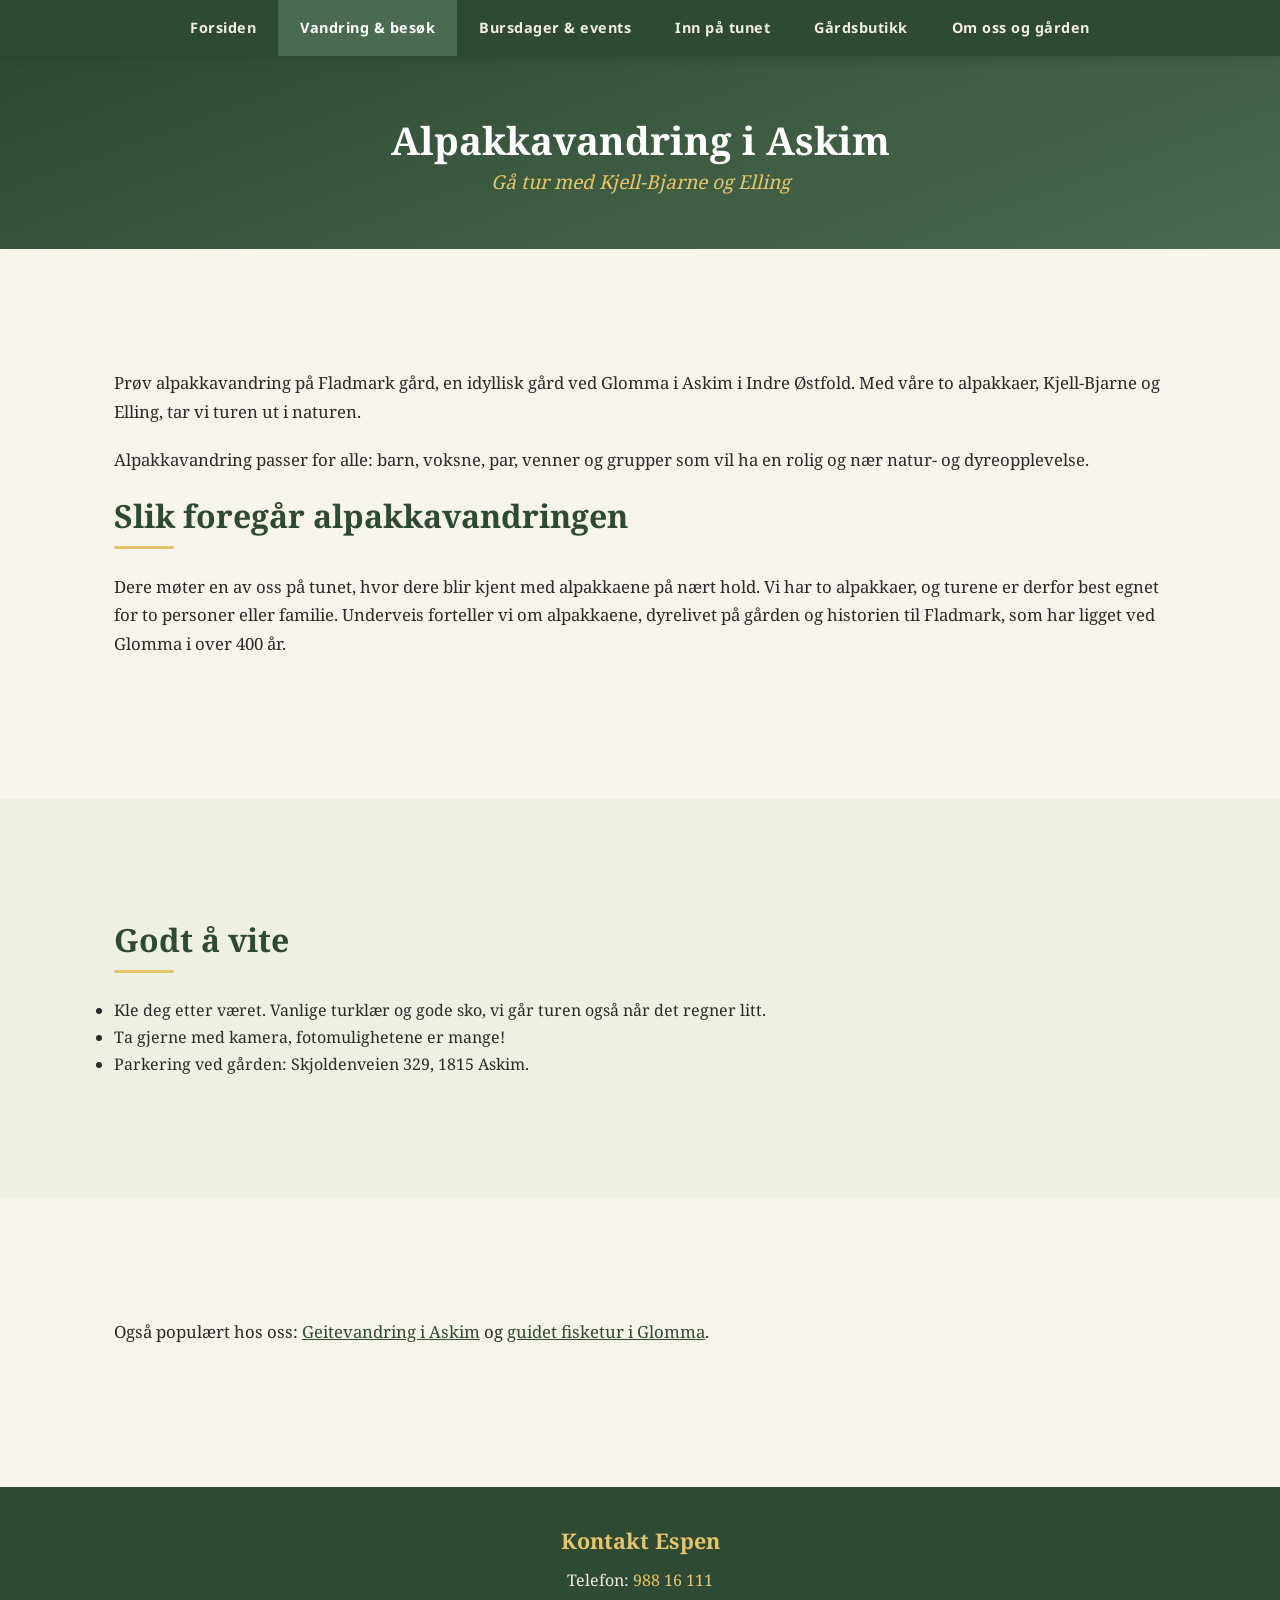
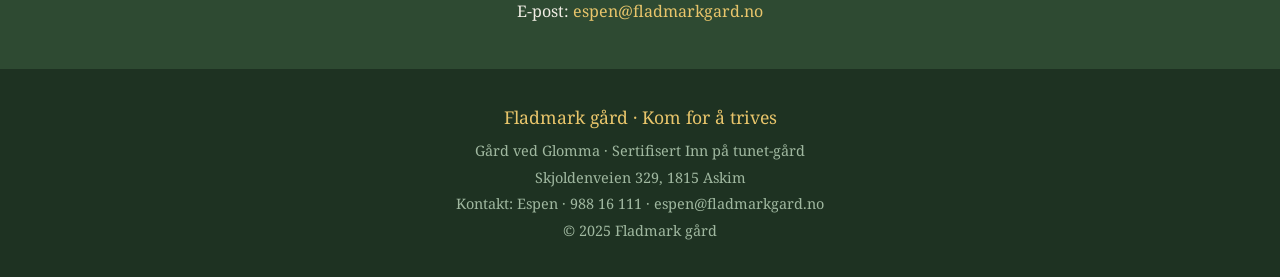
==== alpakkavandring/index.html @ bb2b6917 "Ny struktur: egne sider for alpakkavandring, geitevandring og fisketur (hub-modell) + sitemap" ====
<!DOCTYPE html>
<html lang="no">
<head>
  <meta charset="UTF-8">
  <meta name="viewport" content="width=device-width, initial-scale=1.0">
  <title>Alpakkavandring i Askim, Indre Østfold – Gå tur med alpakka | Fladmark gård</title>
  <meta name="description" content="Alpakkavandring med Kjell-Bjarne og Elling ved Glomma i Askim, ca. 1 time fra Oslo. Best egnet for to personer eller familie. Book enkelt online – Fladmark gård.">
  <link rel="stylesheet" href="../style.css">
  <link rel="icon" href="../favicon.svg" type="image/svg+xml">
</head>
<body class="bredere">

  <!-- Sticky meny -->
  <nav class="main-nav">
    <input type="checkbox" id="menu-toggle" class="menu-toggle">
    <label for="menu-toggle" class="menu-knapp">☰ Meny</label>
    <ul>
      <li><a href="../">Forsiden</a></li>
      <li><a href="../opplevelser/" class="active">Vandring &amp; besøk</a></li>
      <li><a href="../arrangementer/">Bursdager &amp; events</a></li>
      <li><a href="../inn-på-tunet/">Inn på tunet</a></li>
      <li><a href="../butikk/">Gårdsbutikk</a></li>
      <li><a href="../om-oss/">Om oss og gården</a></li>
    </ul>
  </nav>

  <!-- Hero-lite -->
  <header class="page-hero">
    <h1>Alpakkavandring i Askim</h1>
    <p class="slagord">Gå tur med Kjell-Bjarne og Elling</p>
  </header>

  <section class="bg-krem">
    <div class="innhold-seksjon">
      <p>Prøv alpakkavandring på Fladmark gård, en idyllisk gård ved Glomma i Askim i Indre Østfold. Med våre to alpakkaer, Kjell-Bjarne og Elling, tar vi turen ut i naturen.</p>
      <p>Alpakkavandring passer for alle: barn, voksne, par, venner og grupper som vil ha en rolig og nær natur- og dyreopplevelse.</p>
      <h2>Slik foregår alpakkavandringen</h2>
      <div class="underline"></div>
      <p>Dere møter en av oss på tunet, hvor dere blir kjent med alpakkaene på nært hold. Vi har to alpakkaer, og turene er derfor best egnet for to personer eller familie. Underveis forteller vi om alpakkaene, dyrelivet på gården og historien til Fladmark, som har ligget ved Glomma i over 400 år.</p>

      <div data-booking-widget
           data-widget-id="72746d61-cd4c-4b78-a5ac-63fd535d9ecc"
           data-locale="no"
           data-base-url="https://app.bookero.no"
           style="margin-top:20px;"></div>
    </div>
  </section>

  <section class="bg-alt">
    <div class="innhold-seksjon">
      <h2>Godt å vite</h2>
      <div class="underline"></div>
      <ul>
        <li>Kle deg etter været. Vanlige turklær og gode sko, vi går turen også når det regner litt.</li>
        <li>Ta gjerne med kamera, fotomulighetene er mange!</li>
        <li>Parkering ved gården: Skjoldenveien 329, 1815 Askim.</li>
      </ul>
    </div>
  </section>

  <section class="bg-krem">
    <div class="innhold-seksjon">
      <p>Også populært hos oss: <a href="../geitevandring/">Geitevandring i Askim</a> og <a href="../fisketur/">guidet fisketur i Glomma</a>.</p>
    </div>
  </section>

  <!-- Kontakt nederst -->
  <section class="kontakt-bunn">
    <h3>Kontakt Espen</h3>
    <p>Telefon: <a href="tel:+4798816111">988 16 111</a></p>
    <p>E-post: <a href="mailto:espen@fladmarkgard.no">espen@fladmarkgard.no</a></p>
  </section>

  <!-- Footer -->
  <footer class="main-footer">
    <p class="footer-tittel">Fladmark gård · Kom for å trives</p>
    <p>Gård ved Glomma · Sertifisert Inn på tunet-gård</p>
    <p>Skjoldenveien 329, 1815 Askim</p>
    <p>Kontakt: Espen · 988 16 111 · espen@fladmarkgard.no</p>
    <p>© 2025 Fladmark gård</p>
  </footer>

  <script src="https://app.bookero.no/build/widget.js?v=1779999693" charset="utf-8"></script>

  <script>
    (function() {
      function sjekkBookingUrl() {
        var url = window.location.href;
        var erBooking = url.indexOf('activity=') !== -1 || url.indexOf('step=') !== -1;
        document.body.classList.toggle('booking-aktiv', erBooking);
      }

      window.addEventListener('hashchange', sjekkBookingUrl);
      window.addEventListener('popstate', sjekkBookingUrl);

      var origPush = history.pushState;
      var origReplace = history.replaceState;
      history.pushState = function() {
        origPush.apply(this, arguments);
        sjekkBookingUrl();
      };
      history.replaceState = function() {
        origReplace.apply(this, arguments);
        sjekkBookingUrl();
      };

      setInterval(sjekkBookingUrl, 500);
      sjekkBookingUrl();
    })();
  </script>

</body>
</html>
---- style.css ----
﻿/* ============================================
   Fladmark gÃ¥rd â€“ felles stilark
   ============================================ */

/* --- Self-hosted fonter (ingen Google-sporing) --- */
@font-face {
  font-family: 'Noto Serif';
  src: url('fonts/noto-serif-400.woff2') format('woff2');
  font-weight: 400;
  font-style: normal;
  font-display: swap;
}
@font-face {
  font-family: 'Noto Serif';
  src: url('fonts/noto-serif-700.woff2') format('woff2');
  font-weight: 700;
  font-style: normal;
  font-display: swap;
}
@font-face {
  font-family: 'Noto Sans';
  src: url('fonts/noto-sans-400.woff2') format('woff2');
  font-weight: 400;
  font-style: normal;
  font-display: swap;
}
@font-face {
  font-family: 'Noto Sans';
  src: url('fonts/noto-sans-700.woff2') format('woff2');
  font-weight: 700;
  font-style: normal;
  font-display: swap;
}

/* --- Variabler --- */
:root {
  --skogsgroon: #2e4a32;
  --lys-groon: #4a6b4f;
  --krem: #f7f4ec;
  --brun: #7a5c3e;
  --gull: #e8c56b;
  --alt-bg: #eef0e4;
  --tekst: #2a2a2a;
  --tekst-lys: #f0ede4;
  --hvit: #ffffff;
  --radius: 12px;
  --skygge: 0 4px 20px rgba(46, 74, 50, 0.10);
  --skygge-stor: 0 8px 32px rgba(46, 74, 50, 0.16);
  --maks-bredde: 1100px;
}

/* --- Reset & base --- */
*, *::before, *::after {
  margin: 0;
  padding: 0;
  box-sizing: border-box;
}

html {
  scroll-behavior: smooth;
  font-size: 16px;
}

body {
  font-family: 'Noto Serif', Georgia, serif;
  color: var(--tekst);
  background: var(--krem);
  line-height: 1.7;
  -webkit-font-smoothing: antialiased;
}

img {
  max-width: 100%;
  height: auto;
  display: block;
}

a {
  color: var(--skogsgroon);
}

/* --- Typografi --- */
h1, h2, h3, h4 {
  font-family: 'Noto Serif', Georgia, serif;
  color: var(--skogsgroon);
  line-height: 1.3;
}

h1 { font-size: 2.8rem; }
h2 { font-size: 2rem; text-align: center; margin-bottom: 0.4rem; }
h3 { font-size: 1.35rem; margin-bottom: 0.5rem; }

.section-sub {
  text-align: center;
  color: var(--brun);
  font-style: italic;
  margin-bottom: 2.5rem;
  font-size: 1.05rem;
}

.underline {
  width: 60px;
  height: 3px;
  background: var(--gull);
  margin: 0.6rem auto 2.5rem;
  border-radius: 2px;
}

/* --- Knapper --- */
.btn {
  display: inline-block;
  font-family: 'Noto Sans', Arial, sans-serif;
  font-size: 1rem;
  font-weight: 600;
  letter-spacing: 0.5px;
  padding: 14px 32px;
  border-radius: var(--radius);
  text-decoration: none;
  transition: all 0.25s ease;
  cursor: pointer;
  border: 2px solid transparent;
}

.btn-primary {
  background: var(--skogsgroon);
  color: var(--hvit);
}
.btn-primary:hover {
  background: var(--lys-groon);
  transform: translateY(-2px);
  box-shadow: var(--skygge-stor);
}

.btn-secondary {
  background: transparent;
  color: var(--skogsgroon);
  border-color: var(--skogsgroon);
}
.btn-secondary:hover {
  background: var(--skogsgroon);
  color: var(--hvit);
  transform: translateY(-2px);
}

.btn-gull {
  background: var(--gull);
  color: var(--skogsgroon);
}
.btn-gull:hover {
  background: #d4af4e;
  transform: translateY(-2px);
  box-shadow: var(--skygge-stor);
}

/* --- Sticky meny --- */
nav.main-nav {
  position: sticky;
  top: 0;
  z-index: 1000;
  background: var(--skogsgroon);
  box-shadow: 0 2px 12px rgba(0,0,0,0.15);
}

nav.main-nav ul {
  list-style: none;
  display: flex;
  justify-content: center;
  flex-wrap: wrap;
  max-width: var(--maks-bredde);
  margin: 0 auto;
}

nav.main-nav a {
  display: block;
  font-family: 'Noto Sans', Arial, sans-serif;
  font-size: 0.9rem;
  font-weight: 600;
  letter-spacing: 0.5px;
  color: var(--tekst-lys);
  text-decoration: none;
  padding: 16px 22px;
  transition: background 0.2s, color 0.2s;
  white-space: nowrap;
}

nav.main-nav a:hover,
nav.main-nav a.active {
  background: var(--lys-groon);
  color: var(--hvit);
}

/* --- Hamburger-meny (skjult på desktop) --- */
.menu-toggle {
  display: none;
}

.menu-knapp {
  display: none;
}

/* --- Hero --- */
.hero {
  position: relative;
  min-height: 45vh;
  display: flex;
  align-items: center;
  justify-content: center;
  text-align: center;
  background: linear-gradient(rgba(46, 74, 50, 0.55), rgba(46, 74, 50, 0.55)), url('bilder/Høner.jpg') center 70%/cover no-repeat;
  color: var(--hvit);
  padding: 50px 24px;
}

.hero-content {
  max-width: 750px;
}

.hero h1 {
  color: var(--hvit);
  font-size: 3.5rem;
  margin-bottom: 0.5rem;
}

.hero .slagord {
  font-family: 'Noto Serif', Georgia, serif;
  font-style: italic;
  font-size: 1.6rem;
  color: var(--gull);
  margin-bottom: 1.5rem;
}

.hero .intro {
  font-size: 1.15rem;
  max-width: 600px;
  margin: 0 auto 2rem;
}

.hero .btn-row {
  display: flex;
  gap: 16px;
  justify-content: center;
  flex-wrap: wrap;
}

.hero .btn-primary {
  background: var(--gull);
  color: var(--skogsgroon);
}
.hero .btn-primary:hover {
  background: #d4af4e;
}

.hero .btn-secondary {
  color: var(--hvit);
  border-color: var(--hvit);
}
.hero .btn-secondary:hover {
  background: var(--hvit);
  color: var(--skogsgroon);
}

/* --- Seksjoner --- */
section {
  padding: 70px 24px;
}

.container {
  max-width: var(--maks-bredde);
  margin: 0 auto;
}

.bg-krem { background: var(--krem); }
.bg-alt { background: var(--alt-bg); }

/* --- Om oss --- */
.om-oss-flex {
  display: flex;
  align-items: flex-start;
  gap: 36px;
  max-width: 900px;
  margin: 0 auto;
}

.om-oss-bilde-wrap {
  flex-shrink: 0;
  width: 280px;
}

.om-oss-bilde {
  width: 100%;
  border-radius: var(--radius);
  box-shadow: var(--skygge-stor);
}

.om-oss-tekst {
  flex: 1;
}

.om-oss-tekst p {
  font-size: 1.05rem;
  margin: 0 0 1.25rem;
  text-align: left;
}

@media (max-width: 700px) {
  .om-oss-flex {
    flex-direction: column;
    align-items: center;
    gap: 24px;
  }
  .om-oss-bilde-wrap {
    width: 220px;
  }
  .om-oss-tekst p {
    text-align: center;
  }
}

/* --- Temakort --- */
.kort-grid {
  display: grid;
  grid-template-columns: repeat(auto-fit, minmax(240px, 1fr));
  gap: 24px;
  margin-top: 1rem;
}

.kort {
  background: var(--hvit);
  border-radius: var(--radius);
  padding: 32px 24px;
  text-align: center;
  box-shadow: var(--skygge);
  transition: transform 0.25s, box-shadow 0.25s;
  display: flex;
  flex-direction: column;
}

.kort:hover {
  transform: translateY(-6px);
  box-shadow: var(--skygge-stor);
}

.kort .ikon {
  font-size: 2.8rem;
  margin-bottom: 12px;
}

.kort h3 {
  margin-bottom: 8px;
}

.kort p {
  font-size: 0.95rem;
  color: #555;
  flex-grow: 1;
  margin-bottom: 16px;
}

.kort .kort-lenke {
  font-family: 'Noto Sans', Arial, sans-serif;
  font-weight: 600;
  font-size: 0.9rem;
  color: var(--skogsgroon);
  text-decoration: none;
  letter-spacing: 0.3px;
}

.kort .kort-lenke:hover {
  text-decoration: underline;
}

/* --- Kontaktbokser --- */
.kontakt-grid {
  display: grid;
  grid-template-columns: repeat(auto-fit, minmax(220px, 1fr));
  gap: 24px;
  margin-top: 1rem;
}

.kontakt-boks {
  background: var(--hvit);
  border-radius: var(--radius);
  padding: 28px 20px;
  text-align: center;
  box-shadow: var(--skygge);
}

.kontakt-boks .ikon {
  font-size: 2rem;
  margin-bottom: 8px;
}

.kontakt-boks .label {
  font-family: 'Noto Sans', Arial, sans-serif;
  font-weight: 700;
  font-size: 0.8rem;
  text-transform: uppercase;
  letter-spacing: 1px;
  color: var(--brun);
  margin-bottom: 4px;
}

.kontakt-boks a {
  text-decoration: none;
  font-size: 1.05rem;
}

.kontakt-boks a:hover {
  text-decoration: underline;
}

/* --- Kontakt-seksjon nederst pÃ¥ undersider --- */
.kontakt-bunn {
  background: var(--skogsgroon);
  color: var(--tekst-lys);
  padding: 40px 24px;
  text-align: center;
}

.kontakt-bunn h3 {
  color: var(--gull);
  margin-bottom: 12px;
}

.kontakt-bunn p {
  font-size: 1rem;
  margin: 4px 0;
}

.kontakt-bunn a {
  color: var(--gull);
  text-decoration: none;
}

.kontakt-bunn a:hover {
  text-decoration: underline;
}

/* --- Footer --- */
footer.main-footer {
  background: #1e3222;
  color: #a0b8a0;
  text-align: center;
  padding: 32px 24px;
  font-size: 0.9rem;
}

footer.main-footer .footer-tittel {
  color: var(--gull);
  font-size: 1.1rem;
  margin-bottom: 6px;
}

footer.main-footer p {
  margin: 2px 0;
}

/* --- Underside: Hero-lite --- */
.page-hero {
  background: linear-gradient(160deg, var(--skogsgroon) 0%, var(--lys-groon) 100%);
  color: var(--hvit);
  text-align: center;
  padding: 60px 24px 50px;
}

.page-hero h1 {
  color: var(--hvit);
  font-size: 2.4rem;
}

.page-hero .slagord {
  color: var(--gull);
  font-style: italic;
  font-size: 1.2rem;
}

/* --- Innholdskort pÃ¥ undersider --- */
.innhold-seksjon {
  max-width: 820px;
  margin: 0 auto;
  padding: 50px 24px;
}

.innhold-seksjon h2 {
  text-align: left;
  margin-bottom: 0.3rem;
}

.innhold-seksjon .underline {
  margin: 0.6rem 0 1.5rem;
}

.innhold-seksjon p {
  margin: 0 0 1.25rem;
  font-size: 1.05rem;
}

.innhold-seksjon h3 {
  margin: 1.5rem 0 1.25rem;
}

.innhold-seksjon .pris {
  font-family: 'Noto Sans', Arial, sans-serif;
  font-weight: 600;
  color: var(--brun);
  font-size: 0.95rem;
  margin-top: 0.5rem;
}

/* --- Bredere layout (opplevelser-siden) --- */
.bredere .innhold-seksjon {
  max-width: 1100px;
}

/* --- Booking aktiv: utvidet layout --- */
.booking-aktiv .innhold-seksjon {
  max-width: 1200px;
  transition: max-width 0.4s ease;
}

.booking-aktiv section {
  padding: 50px 24px;
}

/* --- To-kolonne layout --- */
.to-kolonner {
  display: grid;
  grid-template-columns: 1fr 1fr;
  gap: 32px;
  align-items: start;
}

/* --- Butikk: intro --- */
.butikk-intro {
  padding: 36px 24px;
}

.butikk-intro .innhold-seksjon {
  padding: 0;
}

/* --- Butikk: bilder --- */
.butikk-bilder {
  display: grid;
  grid-template-columns: 1fr 1fr;
  gap: 16px;
  margin-bottom: 2.5rem;
}

.butikk-bilder img {
  width: 100%;
  height: 200px;
  object-fit: cover;
  border-radius: var(--radius);
  box-shadow: var(--skygge-stor);
}

@media (max-width: 700px) {
  .butikk-bilder {
    grid-template-columns: 1fr 1fr;
    gap: 10px;
  }
  .butikk-bilder img {
    height: 140px;
  }
}

@media (max-width: 700px) {
  .to-kolonner {
    grid-template-columns: 1fr;
  }
}

/* --- Info-boks --- */
.info-boks {
  background: var(--hvit);
  border-radius: var(--radius);
  padding: 28px;
  box-shadow: var(--skygge);
  margin-bottom: 24px;
}

.info-boks h3 {
  margin-bottom: 10px;
}

.info-boks ul {
  list-style: none;
  padding: 0;
}

.info-boks ul li {
  padding: 6px 0 6px 24px;
  position: relative;
  font-size: 1rem;
}

.info-boks ul li::before {
  content: "â€¢";
  position: absolute;
  left: 6px;
  color: var(--gull);
  font-size: 1.3rem;
  line-height: 1;
}

/* --- Prisliste --- */
.prisliste {
  background: var(--hvit);
  border-radius: var(--radius);
  padding: 28px;
  box-shadow: var(--skygge);
  margin-bottom: 24px;
}

.prisliste h3 {
  margin-bottom: 14px;
  padding-bottom: 10px;
  border-bottom: 2px solid var(--alt-bg);
}

.prisliste table {
  width: 100%;
  border-collapse: collapse;
}

.prisliste td {
  padding: 10px 0;
  border-bottom: 1px solid var(--alt-bg);
  font-size: 1rem;
}

.prisliste td:last-child {
  text-align: right;
  font-family: 'Noto Sans', Arial, sans-serif;
  font-weight: 600;
  color: var(--skogsgroon);
  white-space: nowrap;
}

.prisliste .pris-note {
  font-size: 0.85rem;
  color: #888;
  margin-top: 10px;
  font-style: italic;
}

/* --- Dyr-grid (om oss) --- */
.dyr-grid {
  display: grid;
  grid-template-columns: repeat(auto-fit, minmax(260px, 1fr));
  gap: 20px;
  margin-top: 1.5rem;
}

.dyr-box {
  background: var(--hvit);
  border-radius: var(--radius);
  padding: 24px 20px;
  text-align: center;
  box-shadow: var(--skygge);
  transition: transform 0.25s, box-shadow 0.25s;
}

.dyr-box:hover {
  transform: translateY(-4px);
  box-shadow: var(--skygge-stor);
}

.dyr-box .dyr-navn {
  font-family: 'Noto Serif', Georgia, serif;
  font-weight: 700;
  font-size: 1.15rem;
  color: var(--skogsgroon);
  margin-bottom: 6px;
}

.dyr-box .dyr-tekst {
  font-size: 0.95rem;
  color: #555;
}

/* --- Tett seksjon (mindre luft) --- */
.tett {
  padding-top: 36px !important;
  padding-bottom: 36px !important;
}

.tett .innhold-seksjon {
  padding-top: 0;
  padding-bottom: 0;
}

/* --- Sitat --- */
.sitat {
  background: var(--hvit);
  border-left: 4px solid var(--gull);
  border-radius: 0 var(--radius) var(--radius) 0;
  padding: 24px 28px;
  margin: 24px 0;
  font-style: italic;
  font-size: 1.1rem;
  box-shadow: var(--skygge);
}

.sitat .sitat-kilde {
  display: block;
  margin-top: 8px;
  font-style: normal;
  font-family: 'Noto Sans', Arial, sans-serif;
  font-size: 0.85rem;
  color: var(--brun);
}

/* --- Ekstern lenke --- */
.ekstern-lenke {
  display: inline-block;
  font-family: 'Noto Sans', Arial, sans-serif;
  font-weight: 600;
  color: var(--skogsgroon);
  text-decoration: none;
  border-bottom: 2px solid var(--gull);
  padding-bottom: 2px;
  transition: color 0.2s;
}

.ekstern-lenke:hover {
  color: var(--lys-groon);
}

/* --- Responsivt --- */
@media (max-width: 768px) {
  h1 { font-size: 2.2rem; }
  h2 { font-size: 1.6rem; }
  .hero { min-height: 40vh; padding: 40px 20px; }
  .hero h1 { font-size: 2.4rem; }
  .hero .slagord { font-size: 1.2rem; }
  section { padding: 50px 20px; }
  .kort-grid { grid-template-columns: 1fr; }
  .kontakt-grid { grid-template-columns: 1fr; }

  /* Opplevelser: smalere padding på mobil for mer plass til booking-widget */
  .bredere section {
    padding: 30px 0;
  }
  .bredere .innhold-seksjon {
    max-width: 100%;
    padding: 30px 12px;
  }
  .bredere .booking-aktiv section {
    padding: 20px 0;
  }
  .bredere .booking-aktiv .innhold-seksjon {
    padding: 20px 8px;
  }

  /* Hamburger-meny på mobil */
  .menu-knapp {
    display: block;
    font-family: 'Noto Sans', Arial, sans-serif;
    font-size: 1.2rem;
    font-weight: 600;
    color: var(--tekst-lys);
    padding: 14px 20px;
    cursor: pointer;
    user-select: none;
    text-align: center;
  }

  nav.main-nav ul {
    display: none;
    flex-direction: column;
    width: 100%;
    max-width: none;
  }

  nav.main-nav .menu-toggle:checked ~ ul {
    display: flex;
  }

  nav.main-nav a {
    text-align: center;
    padding: 14px 20px;
    border-top: 1px solid rgba(255, 255, 255, 0.08);
  }
}

@media (max-width: 480px) {
  .hero h1 { font-size: 1.9rem; }
  .hero .btn-row { flex-direction: column; align-items: center; }

  /* Ekstra smal padding på små telefoner */
  .bredere .innhold-seksjon {
    padding: 20px 8px;
  }
  .bredere .booking-aktiv .innhold-seksjon {
    padding: 16px 4px;
  }
}
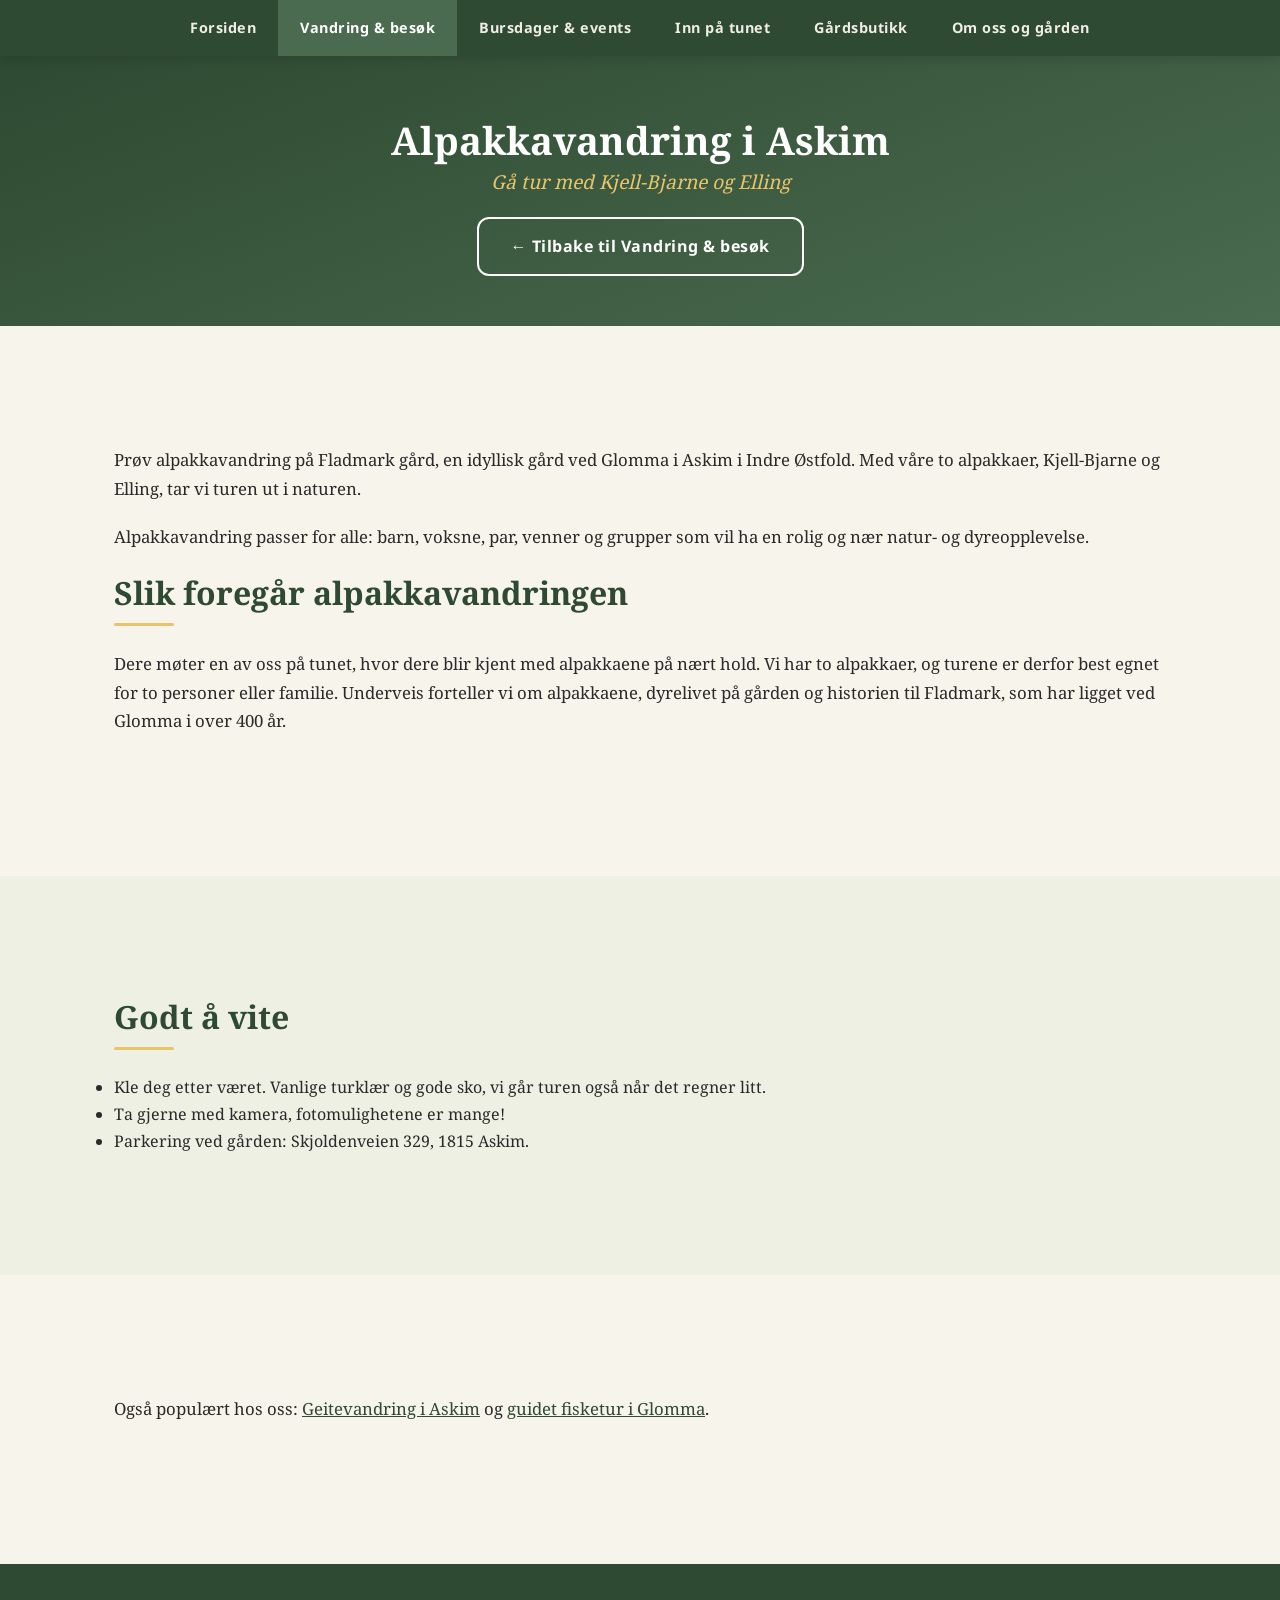
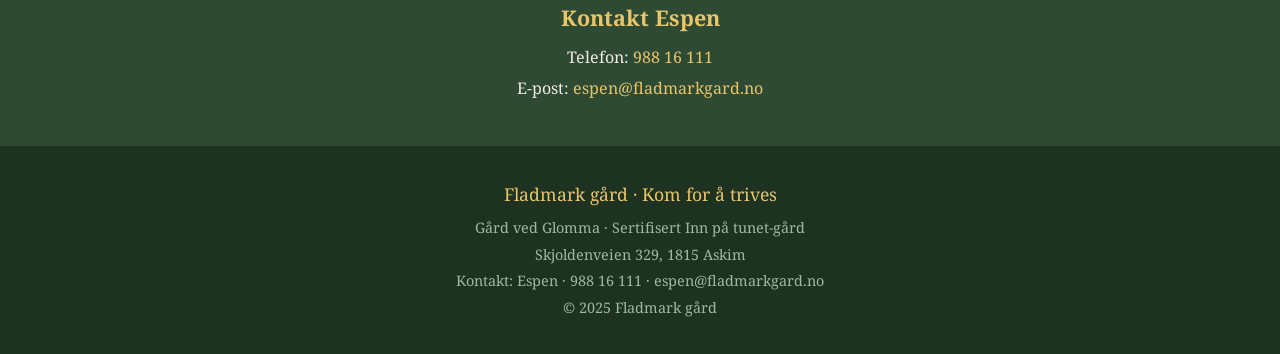
==== commit cc99c465: "Tilbake-knapp til Vandring & besøk på alle aktivitetssidene" ====
--- a/alpakkavandring/index.html
+++ b/alpakkavandring/index.html
@@ -28,6 +28,7 @@
   <header class="page-hero">
     <h1>Alpakkavandring i Askim</h1>
     <p class="slagord">Gå tur med Kjell-Bjarne og Elling</p>
+    <a href="../opplevelser/" class="btn btn-secondary" style="color:#ffffff;border-color:#ffffff;margin-top:18px;">← Tilbake til Vandring &amp; besøk</a>
   </header>
 
   <section class="bg-krem">
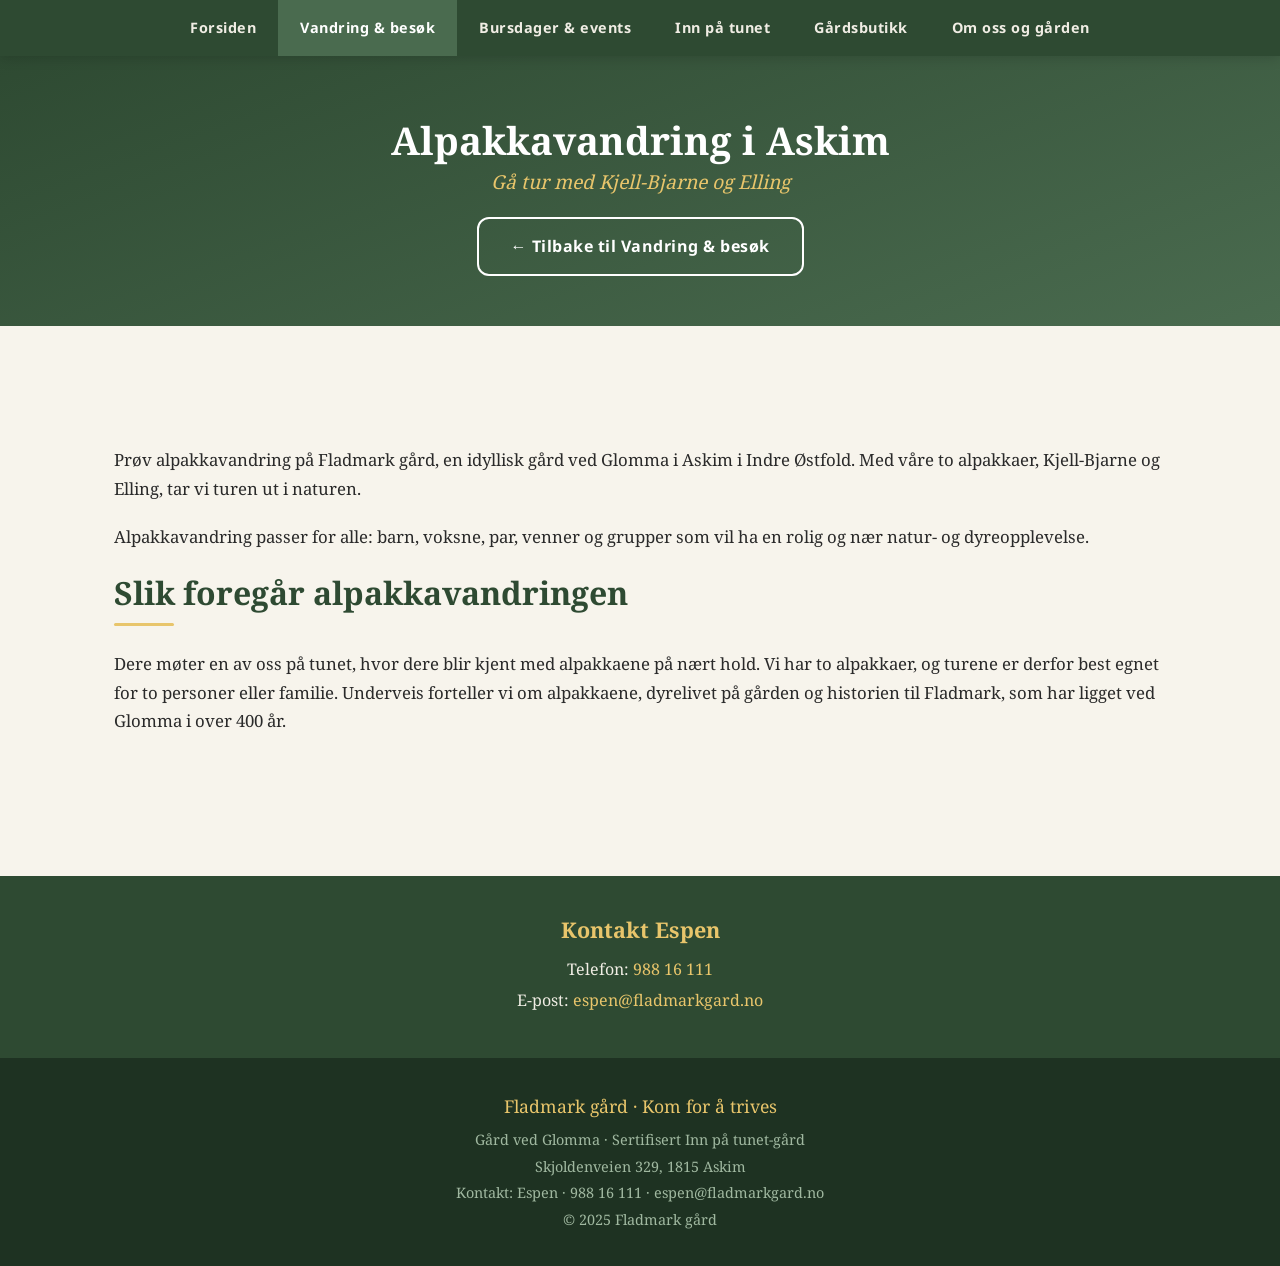
==== commit c5f82a38: "Fjerner Godt å vite-seksjonen og relaterte lenker fra aktivitetssidene ( overlapp med Bookero-info )" ====
--- a/alpakkavandring/index.html
+++ b/alpakkavandring/index.html
@@ -44,24 +44,6 @@
            data-locale="no"
            data-base-url="https://app.bookero.no"
            style="margin-top:20px;"></div>
-    </div>
-  </section>
-
-  <section class="bg-alt">
-    <div class="innhold-seksjon">
-      <h2>Godt å vite</h2>
-      <div class="underline"></div>
-      <ul>
-        <li>Kle deg etter været. Vanlige turklær og gode sko, vi går turen også når det regner litt.</li>
-        <li>Ta gjerne med kamera, fotomulighetene er mange!</li>
-        <li>Parkering ved gården: Skjoldenveien 329, 1815 Askim.</li>
-      </ul>
-    </div>
-  </section>
-
-  <section class="bg-krem">
-    <div class="innhold-seksjon">
-      <p>Også populært hos oss: <a href="../geitevandring/">Geitevandring i Askim</a> og <a href="../fisketur/">guidet fisketur i Glomma</a>.</p>
     </div>
   </section>
 
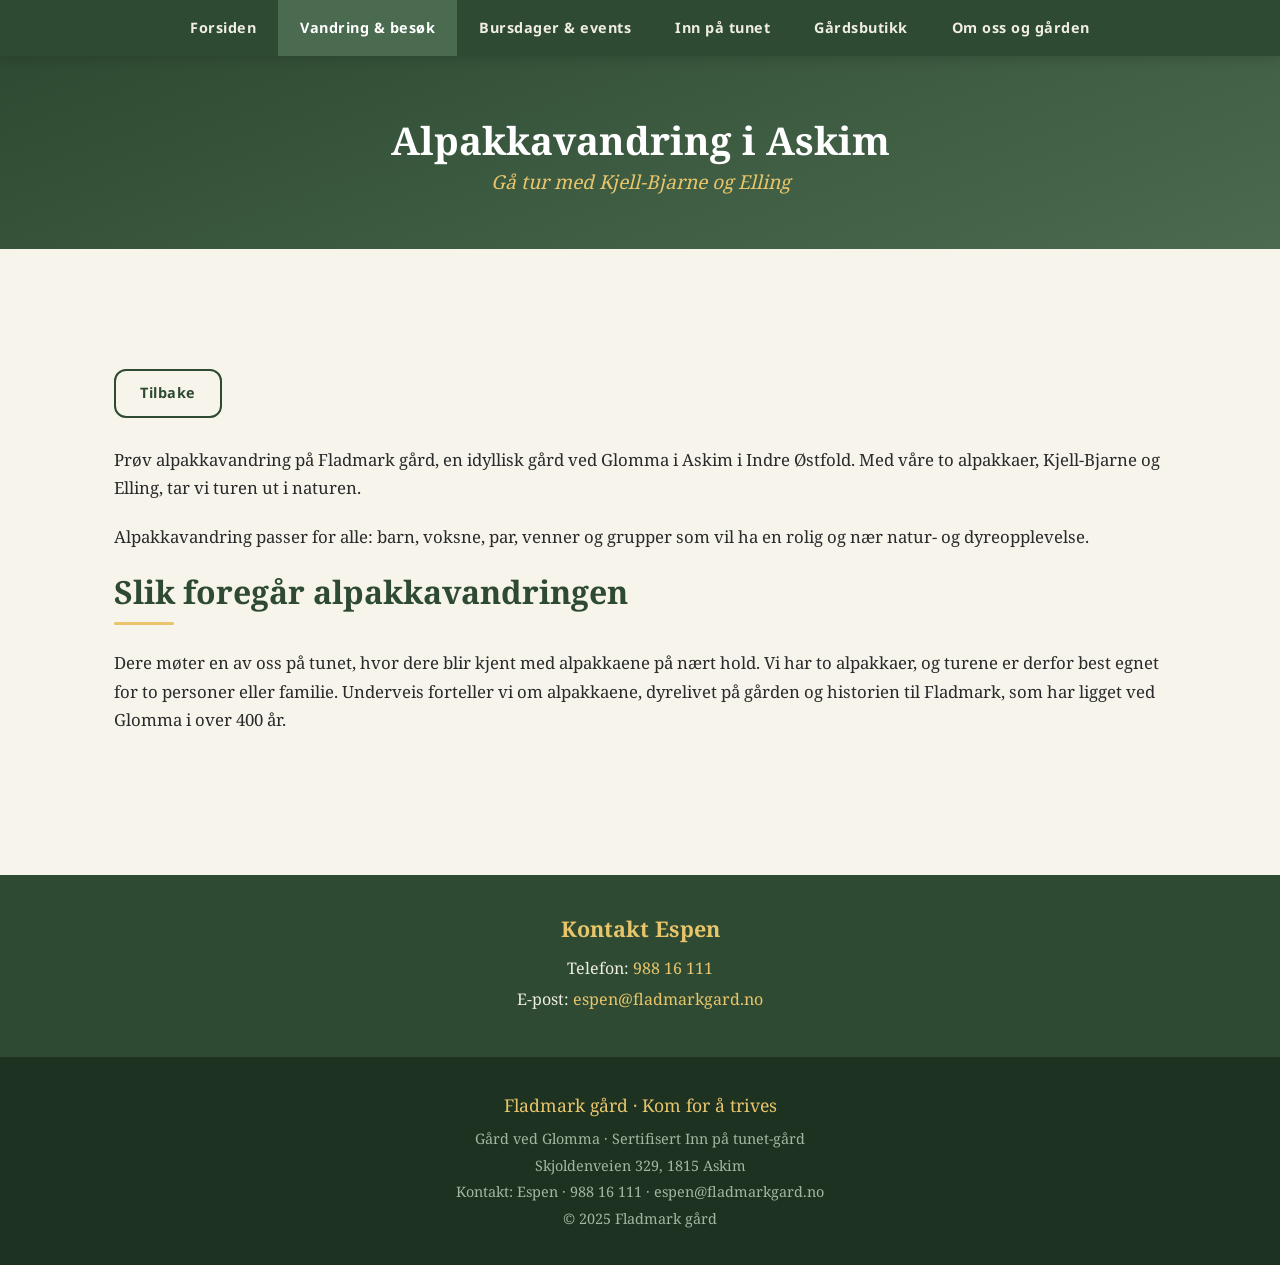
==== commit d20f1a05: "Flytter tilbake-knappen ut av banneret til toppen av innholdet, endrer teksten til «Tilbake»" ====
--- a/alpakkavandring/index.html
+++ b/alpakkavandring/index.html
@@ -28,11 +28,11 @@
   <header class="page-hero">
     <h1>Alpakkavandring i Askim</h1>
     <p class="slagord">Gå tur med Kjell-Bjarne og Elling</p>
-    <a href="../opplevelser/" class="btn btn-secondary" style="color:#ffffff;border-color:#ffffff;margin-top:18px;">← Tilbake til Vandring &amp; besøk</a>
   </header>
 
   <section class="bg-krem">
     <div class="innhold-seksjon">
+      <a href="../opplevelser/" class="btn btn-secondary" style="padding:10px 24px;font-size:0.9rem;margin-bottom:28px;">Tilbake</a>
       <p>Prøv alpakkavandring på Fladmark gård, en idyllisk gård ved Glomma i Askim i Indre Østfold. Med våre to alpakkaer, Kjell-Bjarne og Elling, tar vi turen ut i naturen.</p>
       <p>Alpakkavandring passer for alle: barn, voksne, par, venner og grupper som vil ha en rolig og nær natur- og dyreopplevelse.</p>
       <h2>Slik foregår alpakkavandringen</h2>
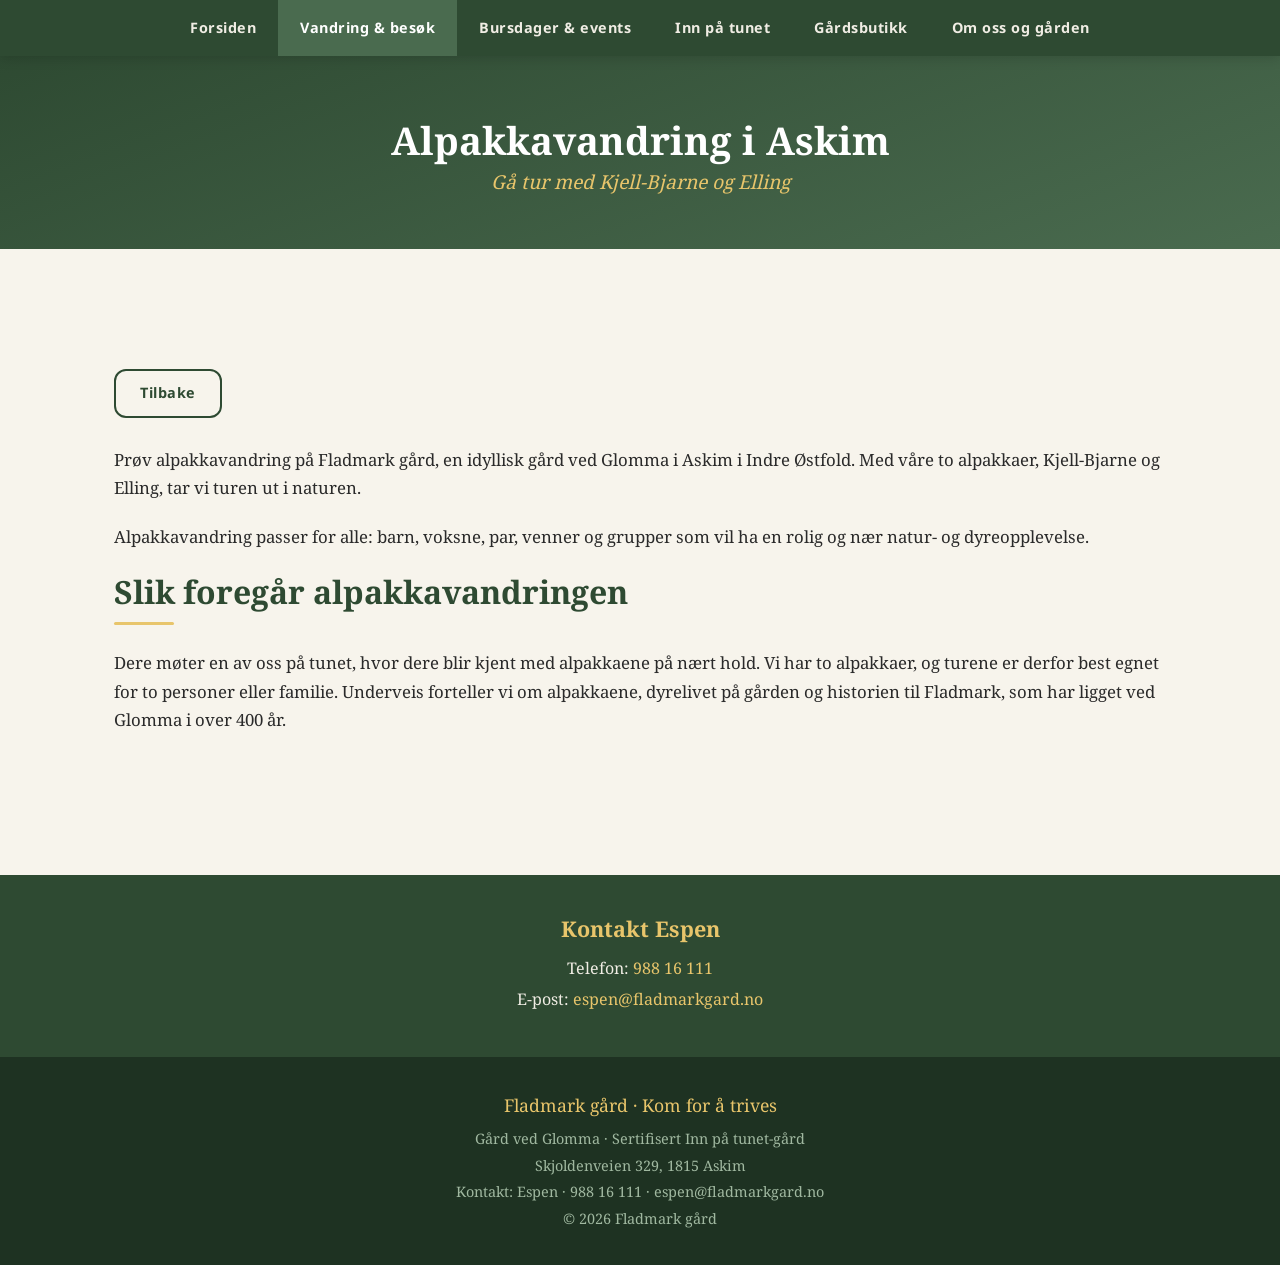
==== commit 94bd8198: "SEO: canonical, Open Graph og strukturerede data på alle sider + robots.txt" ====
--- a/alpakkavandring/index.html
+++ b/alpakkavandring/index.html
@@ -7,6 +7,64 @@
   <meta name="description" content="Alpakkavandring med Kjell-Bjarne og Elling ved Glomma i Askim, ca. 1 time fra Oslo. Best egnet for to personer eller familie. Book enkelt online – Fladmark gård.">
   <link rel="stylesheet" href="../style.css">
   <link rel="icon" href="../favicon.svg" type="image/svg+xml">
+  <link rel="canonical" href="https://fladmarkgård.no/alpakkavandring/">
+  <meta property="og:type" content="website">
+  <meta property="og:title" content="Alpakkavandring i Askim – Gå tur med alpakka | Fladmark gård">
+  <meta property="og:description" content="Alpakkavandring med Kjell-Bjarne og Elling ved Glomma i Askim, ca. 1 time fra Oslo. Best egnet for to personer eller familie. Book enkelt online – Fladmark gård.">
+  <meta property="og:url" content="https://fladmarkgård.no/alpakkavandring/">
+  <meta property="og:image" content="https://fladmarkgård.no/bilder/espen%26cathrine.jpg">
+  <meta property="og:locale" content="no_NO">
+  <script type="application/ld+json">
+  {
+    "@context": "https://schema.org",
+    "@type": "Farm",
+    "name": "Fladmark gård",
+    "url": "https://fladmarkgård.no/",
+    "telephone": "+4798816111",
+    "email": "espen@fladmarkgard.no",
+    "address": {
+      "@type": "PostalAddress",
+      "streetAddress": "Skjoldenveien 329",
+      "postalCode": "1815",
+      "addressLocality": "Askim",
+      "addressCountry": "NO"
+    },
+    "description": "Gård ved Glomma i Askim med alpakkavandring, geitevandring og guidet fisketur.",
+    "makesOffer": [
+      {
+        "@type": "Offer",
+        "name": "Alpakkavandring",
+        "url": "https://fladmarkgård.no/alpakkavandring/"
+      }
+    ]
+  }
+  </script>
+  <script type="application/ld+json">
+  {
+    "@context": "https://schema.org",
+    "@type": "TouristAttraction",
+    "name": "Alpakkavandring på Fladmark gård",
+    "description": "Gå tur med alpakkaene Kjell-Bjarne og Elling i rolige omgivelser ved Glomma i Askim, Indre Østfold. Turen passer best for to personer eller en familie.",
+    "url": "https://fladmarkgård.no/alpakkavandring/",
+    "image": "https://fladmarkgård.no/bilder/espen%26cathrine.jpg",
+    "telephone": "+4798816111",
+    "address": {
+      "@type": "PostalAddress",
+      "streetAddress": "Skjoldenveien 329",
+      "postalCode": "1815",
+      "addressLocality": "Askim",
+      "addressCountry": "NO"
+    },
+    "availableLanguage": [
+      "no"
+    ],
+    "offers": {
+      "@type": "Offer",
+      "name": "Alpakkavandring på Fladmark gård",
+      "url": "https://fladmarkgård.no/alpakkavandring/"
+    }
+  }
+  </script>
 </head>
 <body class="bredere">
 
@@ -60,7 +118,7 @@
     <p>Gård ved Glomma · Sertifisert Inn på tunet-gård</p>
     <p>Skjoldenveien 329, 1815 Askim</p>
     <p>Kontakt: Espen · 988 16 111 · espen@fladmarkgard.no</p>
-    <p>© 2025 Fladmark gård</p>
+    <p>© 2026 Fladmark gård</p>
   </footer>
 
   <script src="https://app.bookero.no/build/widget.js?v=1779999693" charset="utf-8"></script>
